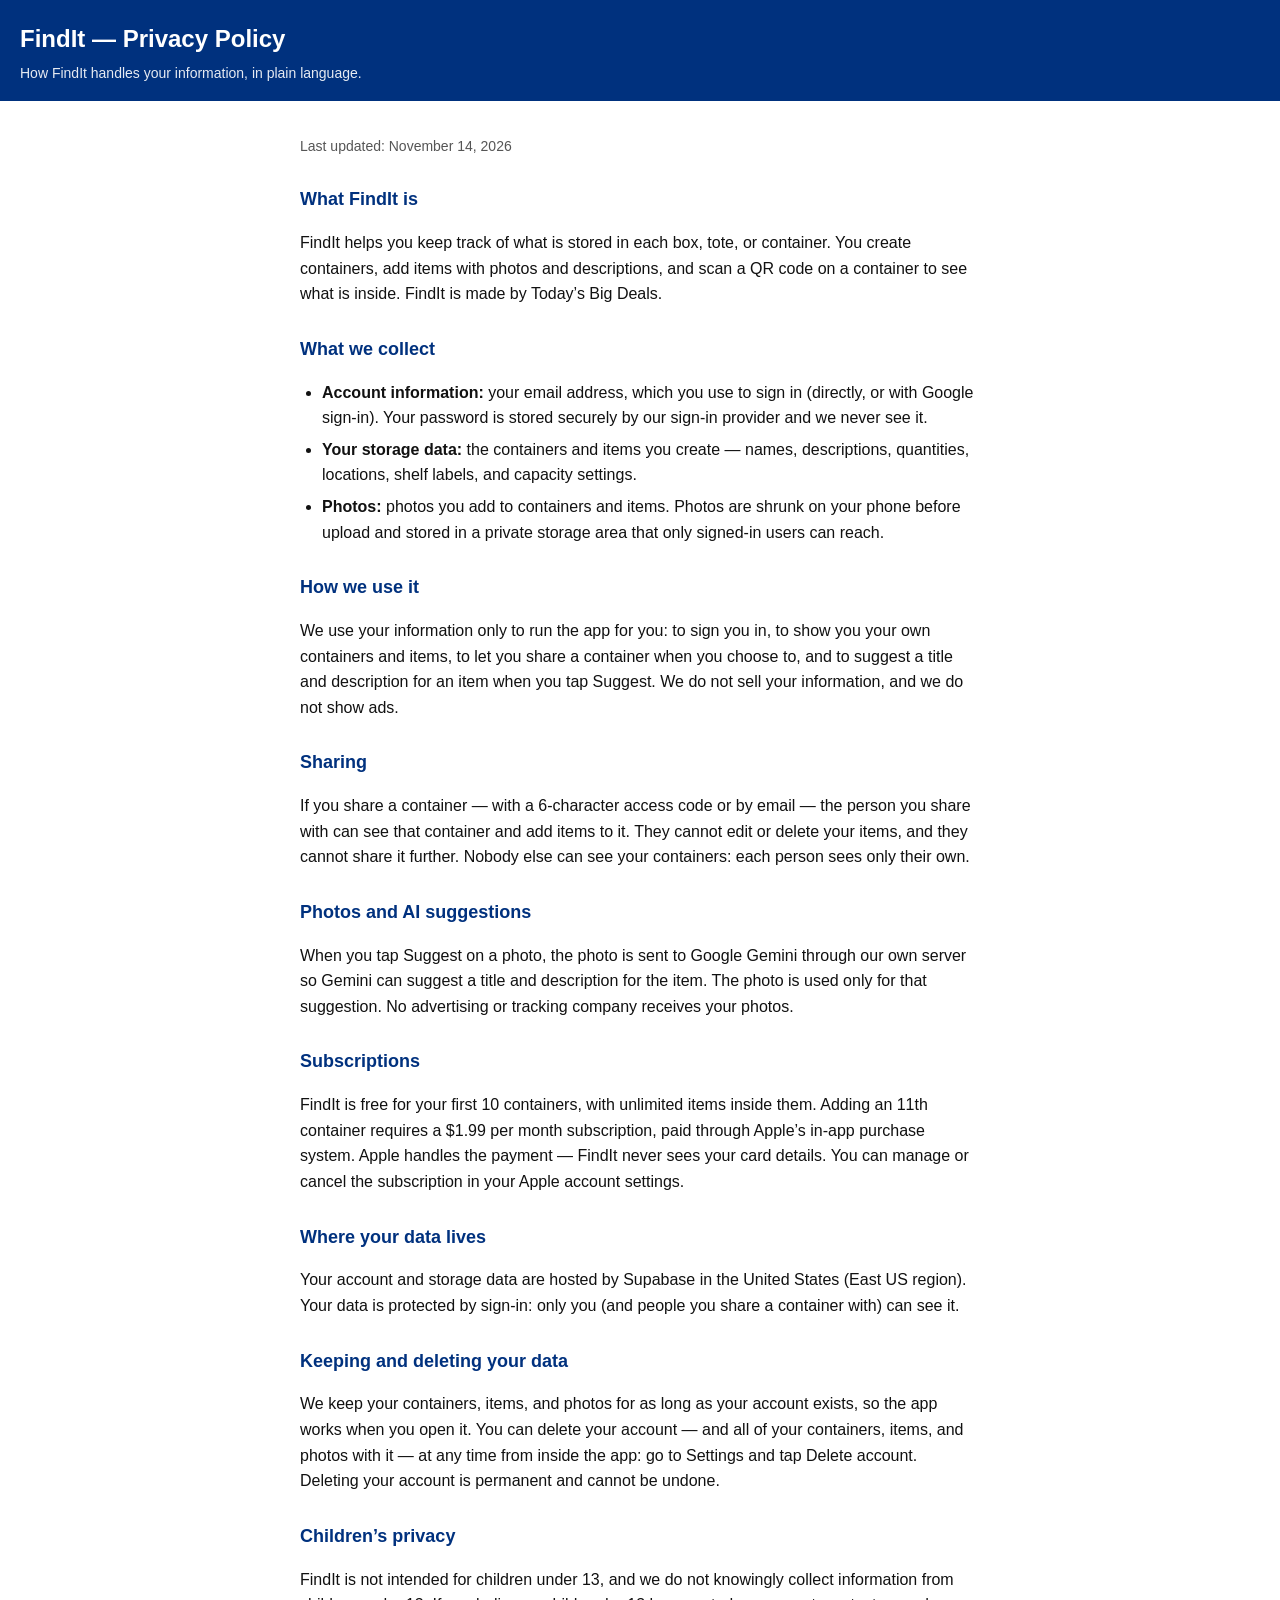
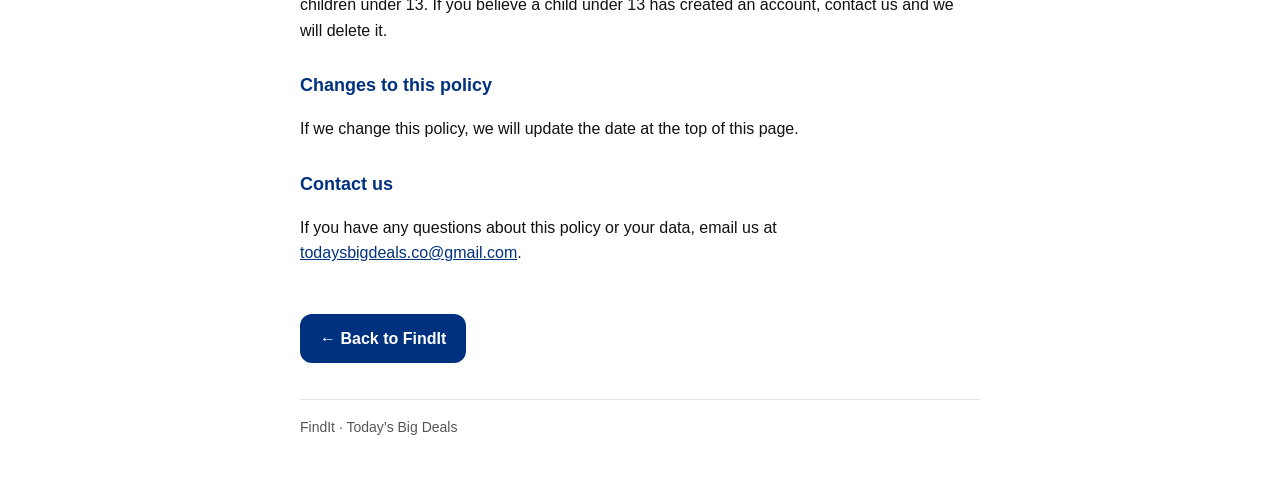
==== privacy-policy.html @ 30cdd87e "FindIt site files (v7)" ====
<!DOCTYPE html>
<html lang="en">
<head>
<meta charset="utf-8">
<meta name="viewport" content="width=device-width, initial-scale=1, viewport-fit=cover">
<title>Privacy Policy — FindIt</title>
<meta name="description" content="FindIt privacy policy — what data the app collects, how it is used, and how to delete your account.">
<style>
  :root {
    --primary: #00317e;
    --primary-dark: #00235b;
    --accent: #e4a751;
    --bg: #ffffff;
    --ink: #111111;
    --muted: #555555;
    --line: #e2e2e2;
  }
  * { box-sizing: border-box; }
  body {
    margin: 0;
    font-family: -apple-system, BlinkMacSystemFont, "Segoe UI", Roboto, Helvetica, Arial, sans-serif;
    background: var(--bg);
    color: var(--ink);
    line-height: 1.6;
    -webkit-text-size-adjust: 100%;
  }
  header {
    background: var(--primary);
    color: #fff;
    padding: 20px 20px 16px;
  }
  header h1 { margin: 0; font-size: 24px; }
  header p { margin: 4px 0 0; opacity: 0.9; font-size: 14px; }
  main { max-width: 720px; margin: 0 auto; padding: 20px 20px 48px; }
  h2 { color: var(--primary); font-size: 18px; margin: 28px 0 8px; }
  p, li { font-size: 16px; }
  ul { padding-left: 22px; }
  li { margin-bottom: 6px; }
  .updated { color: var(--muted); font-size: 14px; }
  .back {
    display: inline-block;
    margin-top: 32px;
    padding: 12px 20px;
    background: var(--primary);
    color: #fff;
    text-decoration: none;
    border-radius: 12px;
    font-weight: 600;
  }
  .back:active { background: var(--primary-dark); }
  a { color: var(--primary); }
  footer { border-top: 1px solid var(--line); margin-top: 36px; padding-top: 16px; color: var(--muted); font-size: 14px; }
</style>
</head>
<body>
<header>
  <h1>FindIt — Privacy Policy</h1>
  <p>How FindIt handles your information, in plain language.</p>
</header>
<main>
  <p class="updated">Last updated: November 14, 2026</p>

  <h2>What FindIt is</h2>
  <p>FindIt helps you keep track of what is stored in each box, tote, or container. You create containers, add items with photos and descriptions, and scan a QR code on a container to see what is inside. FindIt is made by Today&rsquo;s Big Deals.</p>

  <h2>What we collect</h2>
  <ul>
    <li><strong>Account information:</strong> your email address, which you use to sign in (directly, or with Google sign-in). Your password is stored securely by our sign-in provider and we never see it.</li>
    <li><strong>Your storage data:</strong> the containers and items you create — names, descriptions, quantities, locations, shelf labels, and capacity settings.</li>
    <li><strong>Photos:</strong> photos you add to containers and items. Photos are shrunk on your phone before upload and stored in a private storage area that only signed-in users can reach.</li>
  </ul>

  <h2>How we use it</h2>
  <p>We use your information only to run the app for you: to sign you in, to show you your own containers and items, to let you share a container when you choose to, and to suggest a title and description for an item when you tap Suggest. We do not sell your information, and we do not show ads.</p>

  <h2>Sharing</h2>
  <p>If you share a container — with a 6-character access code or by email — the person you share with can see that container and add items to it. They cannot edit or delete your items, and they cannot share it further. Nobody else can see your containers: each person sees only their own.</p>

  <h2>Photos and AI suggestions</h2>
  <p>When you tap Suggest on a photo, the photo is sent to Google Gemini through our own server so Gemini can suggest a title and description for the item. The photo is used only for that suggestion. No advertising or tracking company receives your photos.</p>

  <h2>Subscriptions</h2>
  <p>FindIt is free for your first 10 containers, with unlimited items inside them. Adding an 11th container requires a $1.99 per month subscription, paid through Apple&rsquo;s in-app purchase system. Apple handles the payment — FindIt never sees your card details. You can manage or cancel the subscription in your Apple account settings.</p>

  <h2>Where your data lives</h2>
  <p>Your account and storage data are hosted by Supabase in the United States (East US region). Your data is protected by sign-in: only you (and people you share a container with) can see it.</p>

  <h2>Keeping and deleting your data</h2>
  <p>We keep your containers, items, and photos for as long as your account exists, so the app works when you open it. You can delete your account — and all of your containers, items, and photos with it — at any time from inside the app: go to Settings and tap Delete account. Deleting your account is permanent and cannot be undone.</p>

  <h2>Children&rsquo;s privacy</h2>
  <p>FindIt is not intended for children under 13, and we do not knowingly collect information from children under 13. If you believe a child under 13 has created an account, contact us and we will delete it.</p>

  <h2>Changes to this policy</h2>
  <p>If we change this policy, we will update the date at the top of this page.</p>

  <h2>Contact us</h2>
  <p>If you have any questions about this policy or your data, email us at <a href="mailto:todaysbigdeals.co@gmail.com">todaysbigdeals.co@gmail.com</a>.</p>

  <a class="back" href="index.html">&larr; Back to FindIt</a>

  <footer>FindIt &middot; Today&rsquo;s Big Deals</footer>
</main>
</body>
</html>
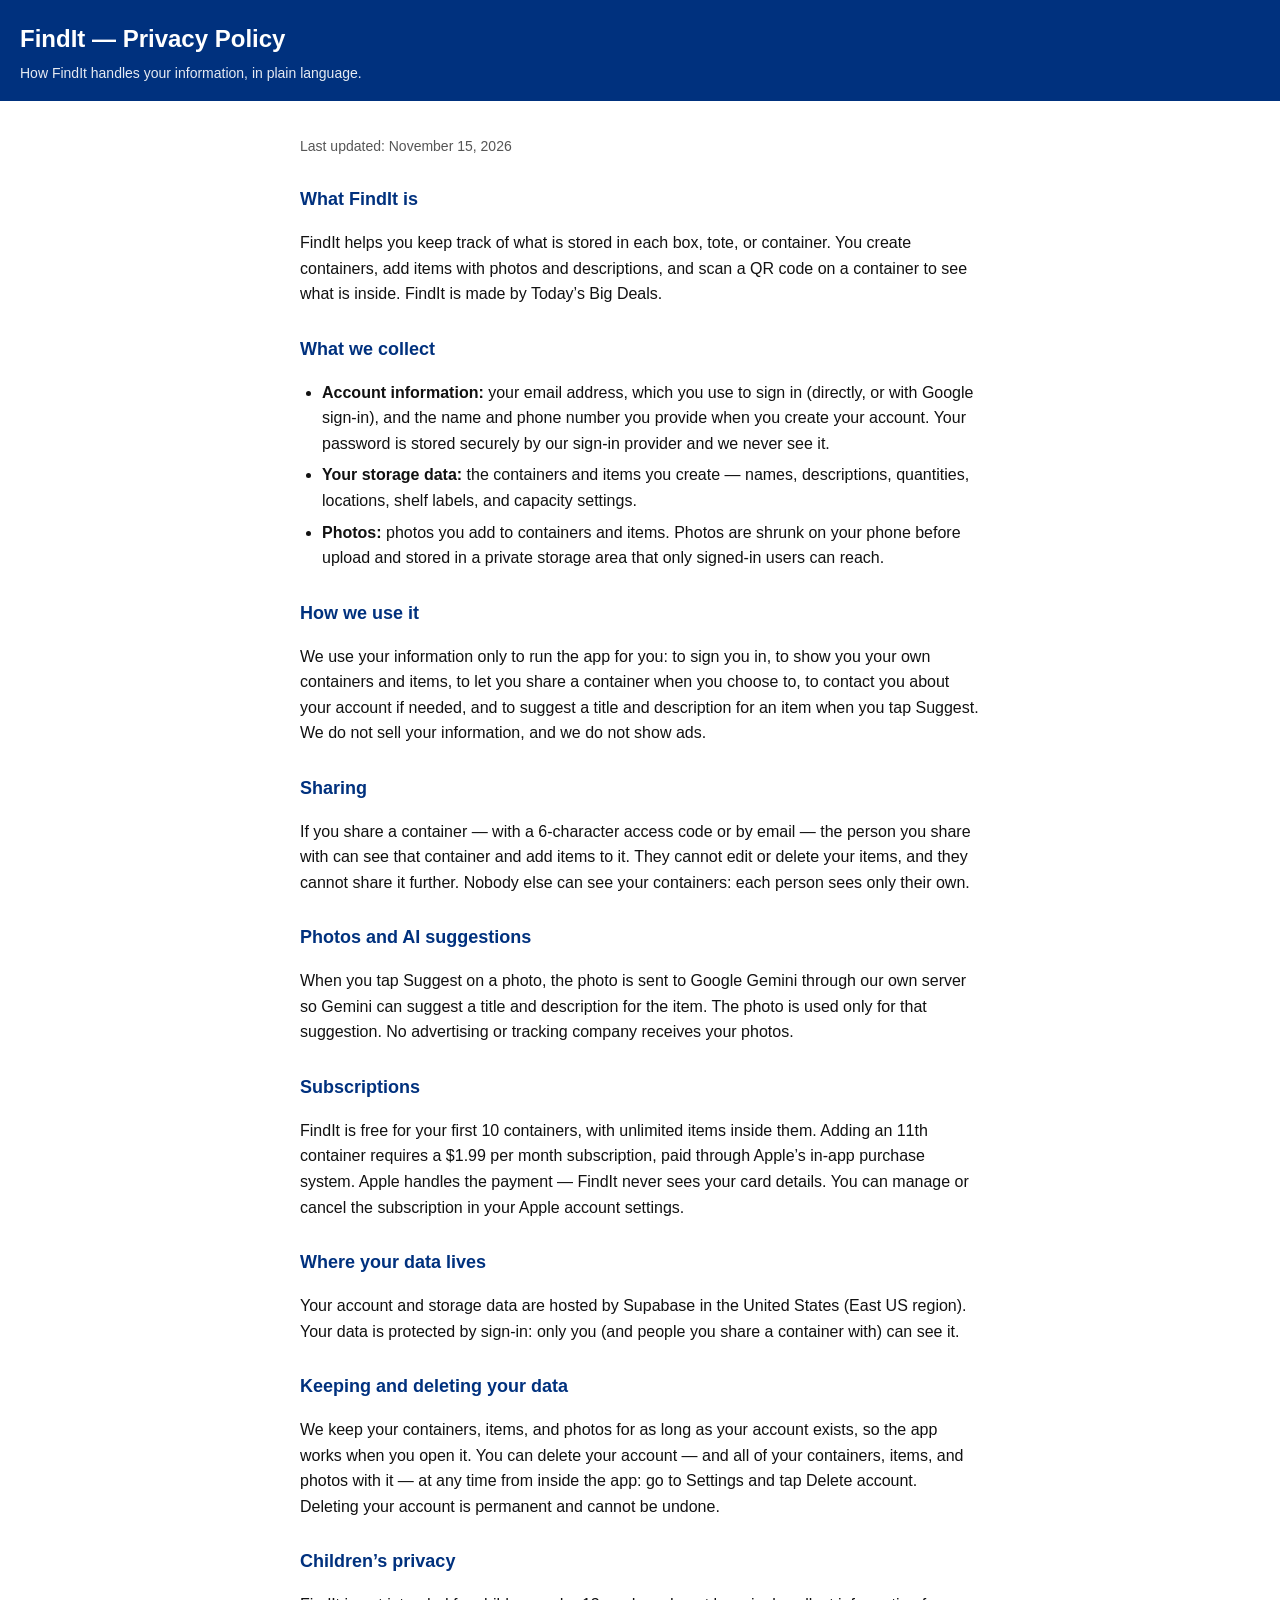
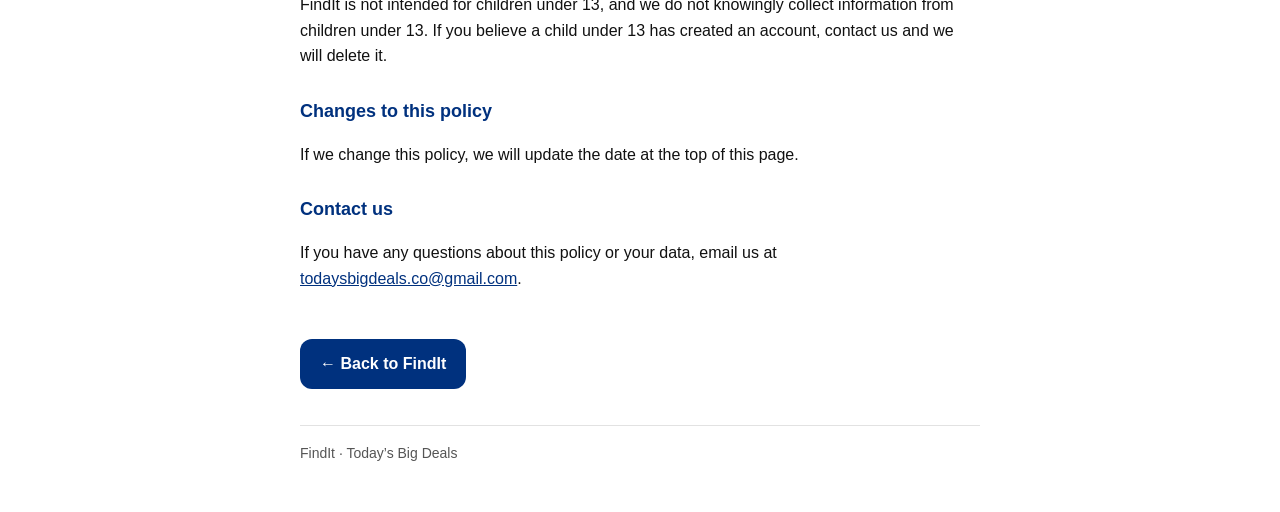
==== commit 54d25226: "FindIt site files (v7)" ====
--- a/privacy-policy.html
+++ b/privacy-policy.html
@@ -58,20 +58,20 @@
   <p>How FindIt handles your information, in plain language.</p>
 </header>
 <main>
-  <p class="updated">Last updated: November 14, 2026</p>
+  <p class="updated">Last updated: November 15, 2026</p>
 
   <h2>What FindIt is</h2>
   <p>FindIt helps you keep track of what is stored in each box, tote, or container. You create containers, add items with photos and descriptions, and scan a QR code on a container to see what is inside. FindIt is made by Today&rsquo;s Big Deals.</p>
 
   <h2>What we collect</h2>
   <ul>
-    <li><strong>Account information:</strong> your email address, which you use to sign in (directly, or with Google sign-in). Your password is stored securely by our sign-in provider and we never see it.</li>
+    <li><strong>Account information:</strong> your email address, which you use to sign in (directly, or with Google sign-in), and the name and phone number you provide when you create your account. Your password is stored securely by our sign-in provider and we never see it.</li>
     <li><strong>Your storage data:</strong> the containers and items you create — names, descriptions, quantities, locations, shelf labels, and capacity settings.</li>
     <li><strong>Photos:</strong> photos you add to containers and items. Photos are shrunk on your phone before upload and stored in a private storage area that only signed-in users can reach.</li>
   </ul>
 
   <h2>How we use it</h2>
-  <p>We use your information only to run the app for you: to sign you in, to show you your own containers and items, to let you share a container when you choose to, and to suggest a title and description for an item when you tap Suggest. We do not sell your information, and we do not show ads.</p>
+  <p>We use your information only to run the app for you: to sign you in, to show you your own containers and items, to let you share a container when you choose to, to contact you about your account if needed, and to suggest a title and description for an item when you tap Suggest. We do not sell your information, and we do not show ads.</p>
 
   <h2>Sharing</h2>
   <p>If you share a container — with a 6-character access code or by email — the person you share with can see that container and add items to it. They cannot edit or delete your items, and they cannot share it further. Nobody else can see your containers: each person sees only their own.</p>
